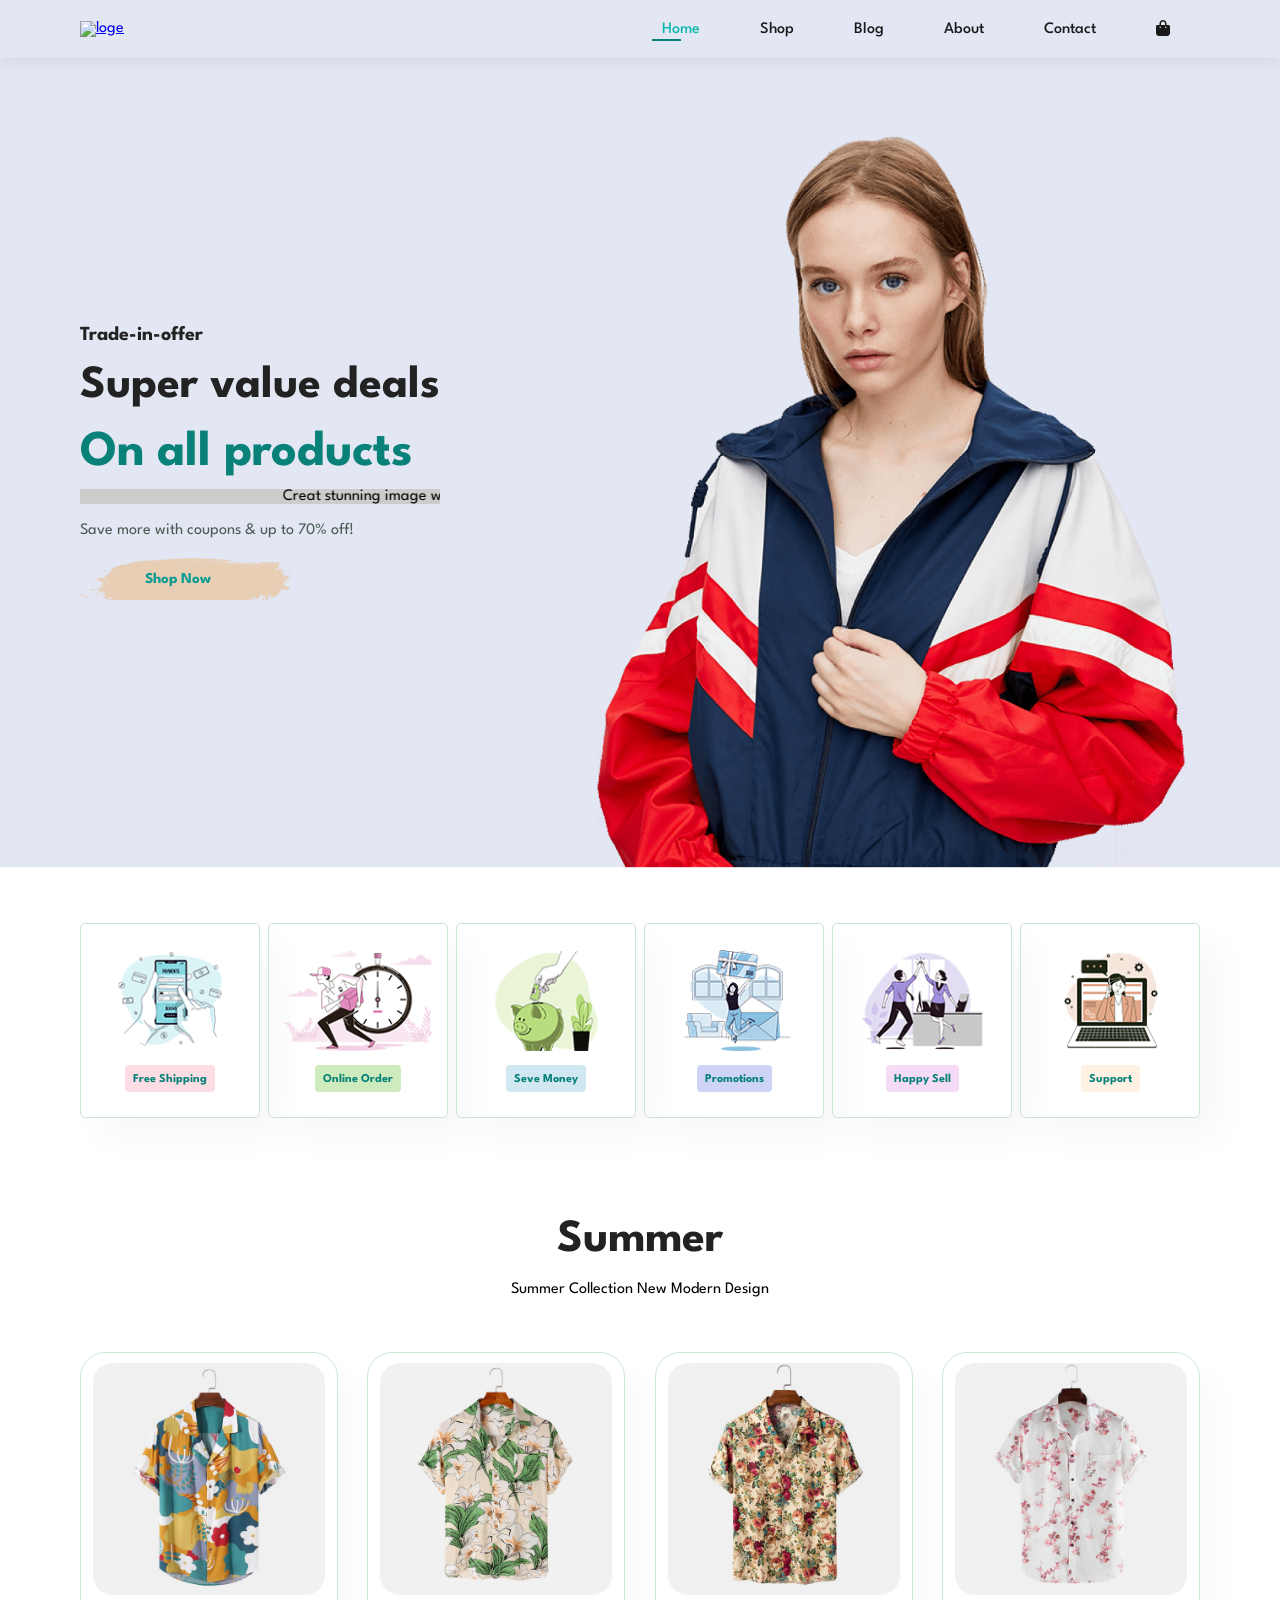
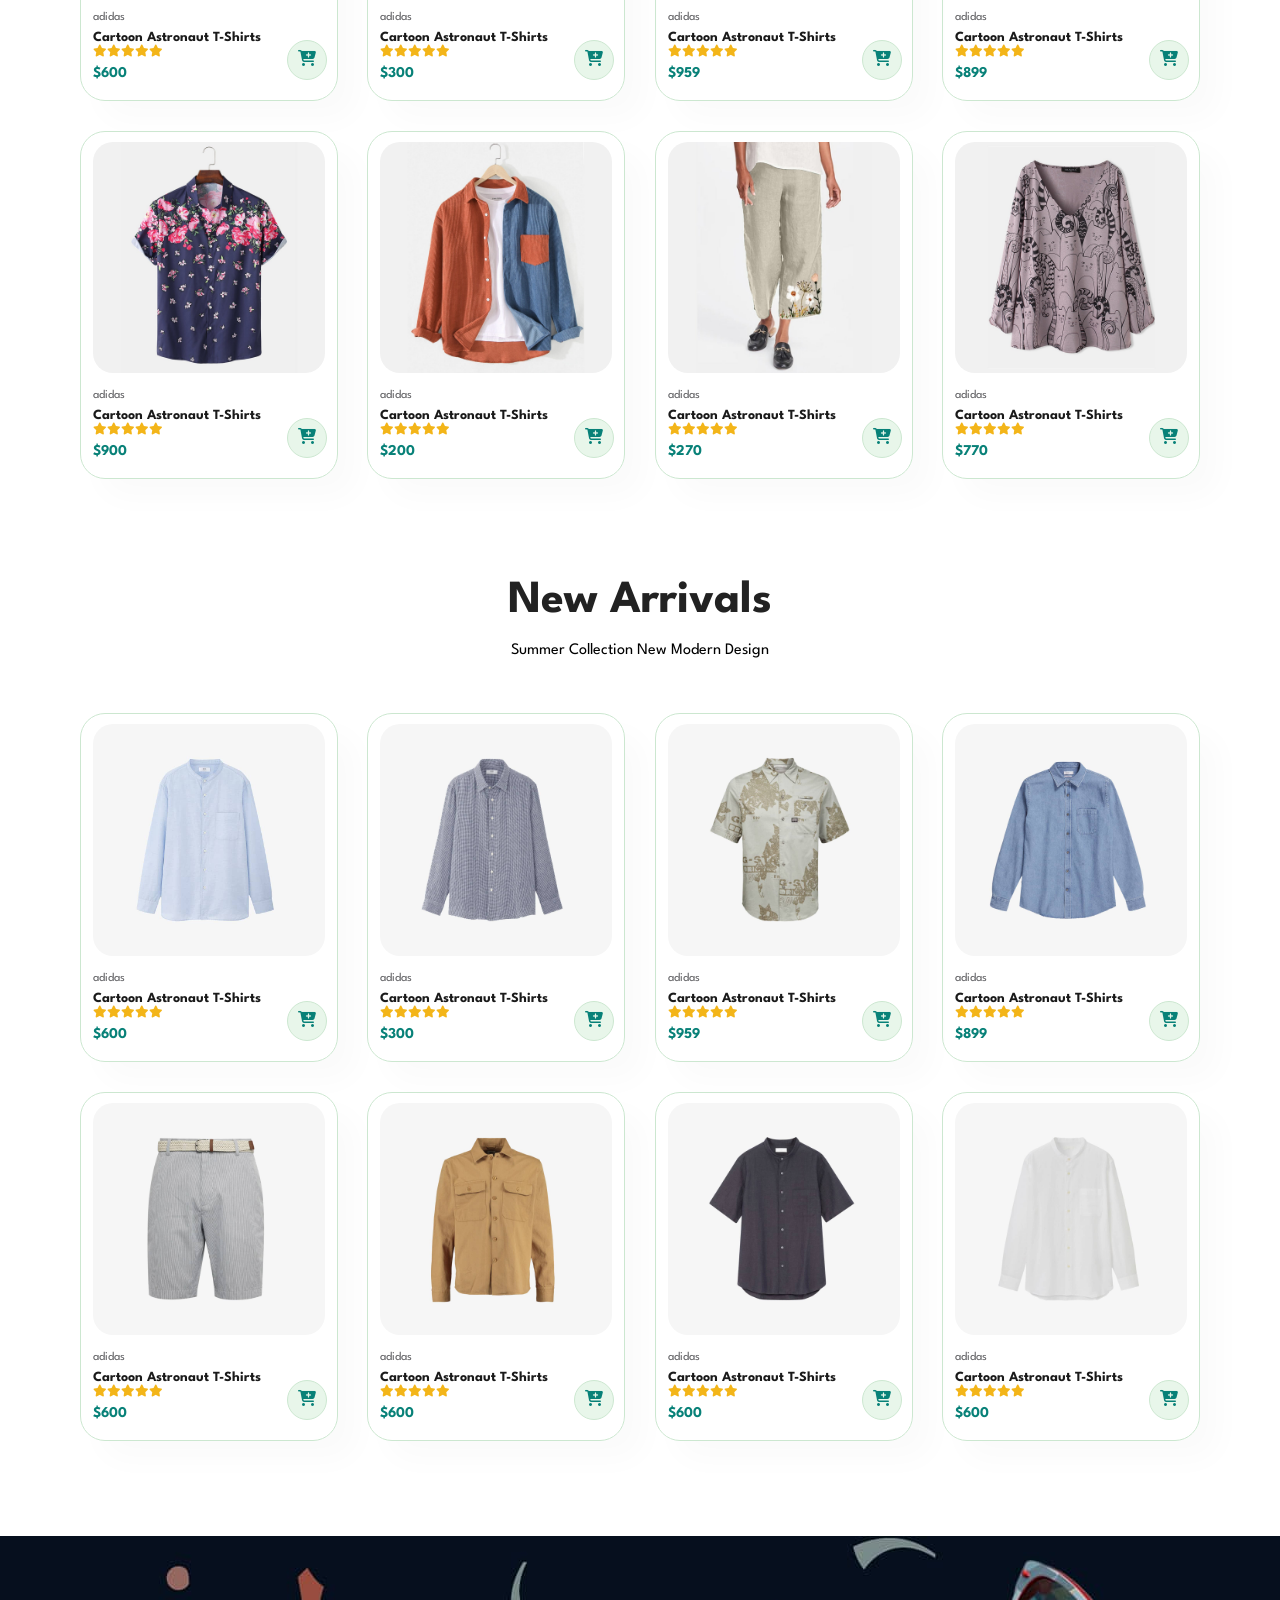
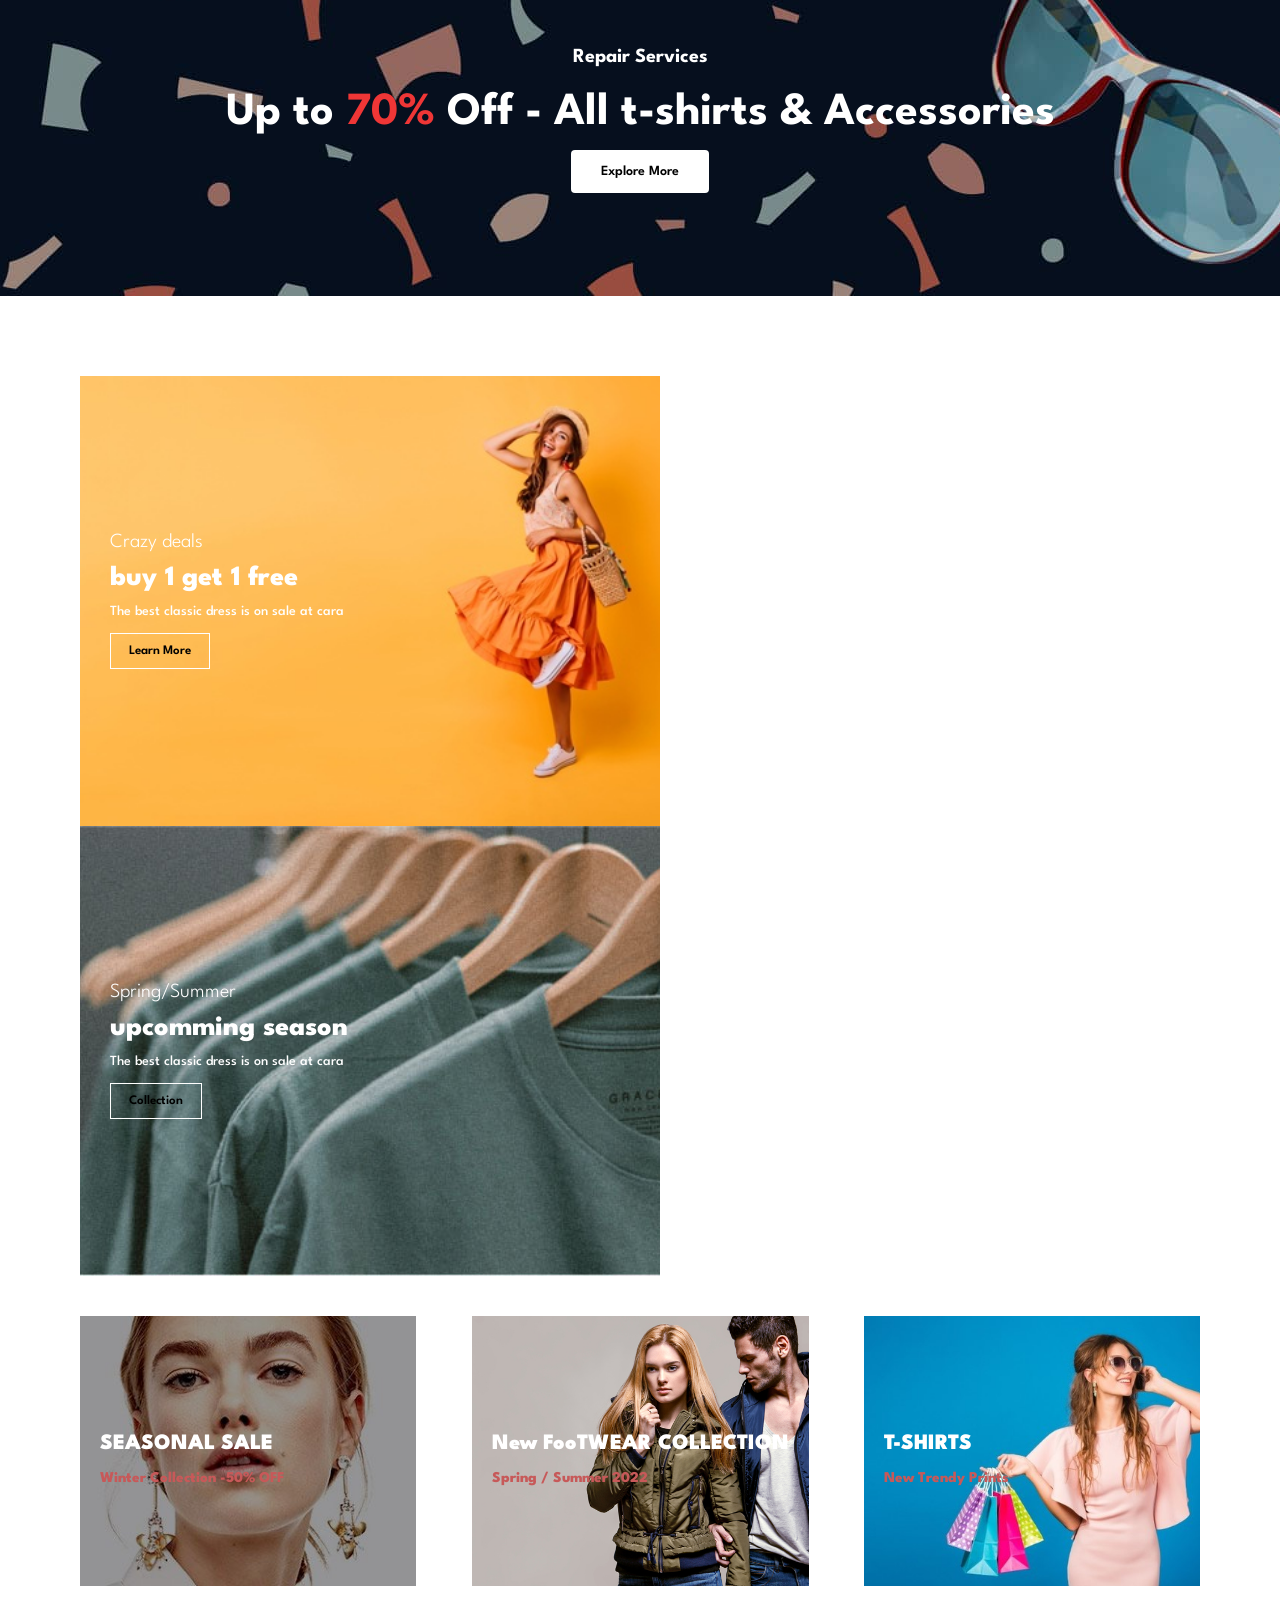
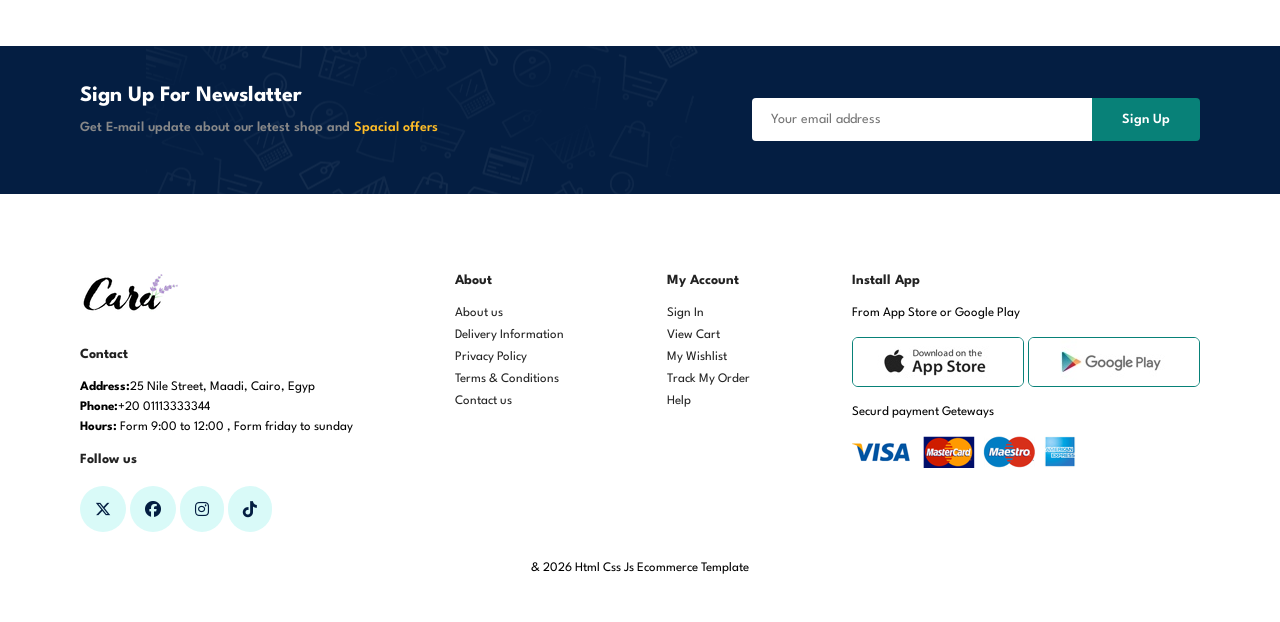
==== Ecommerce web/index.html @ 74b60837 "first commit" ====
<!DOCTYPE html>
<html lang="en">
<head>
    <meta charset="UTF-8">
    <meta name="viewport" content="width=device-width, initial-scale=1.0">
    <title>Tech1etc Ecommere Tutorial</title>
    <link rel="stylesheet" href="websit.css">
    <script defer src="websit.js"></script>
    <script defer src="data.js"></script>
    <script defer src="details.js"></script>
    <link rel="icon" href="/websit/img/favicon.ico">
    
    
    <link rel ="stylesheet" href="https://cdnjs.cloudflare.com/ajax/libs/font-awesome/6.5.1/css/all.min.css">
    <section id="header">
     <a href="#"><img src="/websit/img/logo.png" class="logo" alt="loge"></a>
     <div>
        <ul id="navbar">
            <li><a class="active"  href ="index.html">Home  </a></li>
            <li><a   href="/websit/shop.html">Shop </a></li>
            <li><a  href="/websit/bolg.html">Blog</a></li>
            <li><a   href="/websit/about.html">About</a></li>
            <li><a  href="/websit/connect.html">Contact</a></li>
            <li><a  href="/websit/Cart.html" class="lg-b" ><i class="fa-solid fa-bag-shopping"></i></a></li>

            <a href="#" id="close" ><i class="fa-solid fa-x"></i></a>
        </ul>
     </div>
     <div id="mobile">
       <li><a  href="cart.html" ><i class="fa-solid fa-bag-shopping"></i></a></li>
        <i id="bao" class="fa-solid fa-outdent"></i> 
        
     </div>
    </section>
    <section id="hero">
        <h4>Trade-in-offer</h4>
        <h2>Super value deals</h2>
        <h1>On all products
        </h1>
        <div>
        <marquee class="marquee" bgcolor="#ccc" loop="-1" scrollamount="5" width="100%">Creat stunning image with as much or litte control as you like thanks so a choice of Basic and Creative modes
        </marquee>
        <p>Save more with coupons & up to 70% off! </p>
        <a href="/websit/shop.html"><button>Shop Now</button></a>

    </section>
    <section id="featur" class="section-p1">
        <div class="fe-box">
            <img src="img/features/f1.png" alt="feature">
            <h6>Free Shipping</h6>

        </div>
          <div class="fe-box">
            <img src="img/features/f2.png" alt="feature">
            <h6 style="background-color: #cdebbc">Online Order</h6>

        </div>
          <div class="fe-box">
            <img src="img/features/f3.png" alt="feature">
            <h6 style="background-color: #d1e8f2;">Seve Money</h6>

        </div>
          <div class="fe-box">
            <img src="img/features/f4.png" alt="feature">
            <h6 style="background-color: #cdd4f8;">Promotions</h6>

        </div>
          <div class="fe-box">
            <img src="img/features/f5.png" alt="feature">
            <h6 style="background-color: #f6dbf6;">Happy Sell</h6>

        </div>
          <div class="fe-box">
            <img src="img/features/f6.png" alt="feature">
            <h6 style="background-color: #fff2e5;"> Support</h6>
          </div>

      

    </section>
     <section id="product1" class="section-p1"> 
    <h2>Summer</h2>
    <p style="color: #000;">Summer Collection New Modern Design</p>
    <div class="pro-container">
        
        <!-- المنتج 1 -->
        <div class="pro" onclick="window.location.href='/websit/shop cart.html?id=9'">
            <img src="img/products/f1.jpg" alt="product1">
            <div class="des">
                <span>adidas</span>
                <h5>Cartoon Astronaut T-Shirts</h5>
                <div class="star">
                    <i class="fa-solid fa-star"></i><i class="fa-solid fa-star"></i><i class="fa-solid fa-star"></i><i class="fa-solid fa-star"></i><i class="fa-solid fa-star"></i>
                </div>
                <h4>$600</h4>
            </div>
            <a href="#" class="cart"><i class="fa-solid fa-cart-plus"></i></a>
        </div>

        <!-- المنتج 2 -->
        <div class="pro" onclick="window.location.href='/websit/shop cart.html?id=10'">
            <img src="img/products/f2.jpg" alt="product1">
            <div class="des">
                <span>adidas</span>
                <h5>Cartoon Astronaut T-Shirts</h5>
                <div class="star">
                    <i class="fa-solid fa-star"></i><i class="fa-solid fa-star"></i><i class="fa-solid fa-star"></i><i class="fa-solid fa-star"></i><i class="fa-solid fa-star"></i>
                </div>
                <h4>$300</h4>
            </div>
            <a href="#" class="cart"><i class="fa-solid fa-cart-plus"></i></a>
        </div>

        <!-- المنتج 3 (n4 في كودك) -->
        <div class="pro" onclick="window.location.href='/websit/shop cart.html?id=11'">
            <img src="img/products/f3.jpg" alt="product1">
            <div class="des">
                <span>adidas</span>
                <h5>Cartoon Astronaut T-Shirts</h5>
                <div class="star">
                    <i class="fa-solid fa-star"></i><i class="fa-solid fa-star"></i><i class="fa-solid fa-star"></i><i class="fa-solid fa-star"></i><i class="fa-solid fa-star"></i>
                </div>
                <h4>$959</h4>
            </div>
            <a href="#" class="cart"><i class="fa-solid fa-cart-plus"></i></a>
        </div>

        <!-- المنتج 4 (n5 في كودك) -->
        <div class="pro" onclick="window.location.href='/websit/shop cart.html?id=12'">
            <img src="img/products/f4.jpg" alt="product1">
            <div class="des">
                <span>adidas</span>
                <h5>Cartoon Astronaut T-Shirts</h5>
                <div class="star">
                    <i class="fa-solid fa-star"></i><i class="fa-solid fa-star"></i><i class="fa-solid fa-star"></i><i class="fa-solid fa-star"></i><i class="fa-solid fa-star"></i>
                </div>
                <h4>$899</h4>
            </div>
            <a href="#" class="cart"><i class="fa-solid fa-cart-plus"></i></a>
        </div>

        <!-- المنتج 5 (n6 في كودك) -->
        <div class="pro" onclick="window.location.href='/websit/shop cart.html?id=13'">
            <img src="img/products/f5.jpg" alt="product1">
            <div class="des">
                <span>adidas</span>
                <h5>Cartoon Astronaut T-Shirts</h5>
                <div class="star">
                    <i class="fa-solid fa-star"></i><i class="fa-solid fa-star"></i><i class="fa-solid fa-star"></i><i class="fa-solid fa-star"></i><i class="fa-solid fa-star"></i>
                </div>
                <h4>$900</h4>
            </div>
            <a href="#" class="cart"><i class="fa-solid fa-cart-plus"></i></a>
        </div>

        <!-- المنتج 6 (n7 في كودك) -->
        <div class="pro" onclick="window.location.href='/websit/shop cart.html?id=14'">
            <img src="img/products/f6.jpg" alt="product1">
            <div class="des">
                <span>adidas</span>
                <h5>Cartoon Astronaut T-Shirts</h5>
                <div class="star">
                    <i class="fa-solid fa-star"></i><i class="fa-solid fa-star"></i><i class="fa-solid fa-star"></i><i class="fa-solid fa-star"></i><i class="fa-solid fa-star"></i>
                </div>
                <h4>$200</h4>
            </div>
            <a href="#" class="cart"><i class="fa-solid fa-cart-plus"></i></a>
        </div>

        <!-- المنتج 7 (n8 في كودك) -->
        <div class="pro" onclick="window.location.href='/websit/shop cart.html?id=15'">
            <img src="img/products/f7.jpg" alt="product1">
            <div class="des">
                <span>adidas</span>
                <h5>Cartoon Astronaut T-Shirts</h5>
                <div class="star">
                    <i class="fa-solid fa-star"></i><i class="fa-solid fa-star"></i><i class="fa-solid fa-star"></i><i class="fa-solid fa-star"></i><i class="fa-solid fa-star"></i>
                </div>
                <h4>$270</h4>
            </div>
            <a href="#" class="cart"><i class="fa-solid fa-cart-plus"></i></a>
        </div>

        <!-- المنتج 8 (n3 في كودك) -->
        <div class="pro" onclick="window.location.href='/websit/shop cart.html?id=16'">
            <img src="img/products/f8.jpg" alt="product1">
            <div class="des">
                <span>adidas</span>
                <h5>Cartoon Astronaut T-Shirts</h5>
                <div class="star">
                    <i class="fa-solid fa-star"></i><i class="fa-solid fa-star"></i><i class="fa-solid fa-star"></i><i class="fa-solid fa-star"></i><i class="fa-solid fa-star"></i>
                </div>
                <h4>$770</h4>
            </div>
            <a href="#" class="cart"><i class="fa-solid fa-cart-plus"></i></a>
        </div>
        
    </div>
    </section>
    <section id="product1" class="section-p1"> 
    <h2>New Arrivals</h2>
    <p style="color:#000;">Summer Collection New Modern Design</p>
    <div class="pro-container">
        
        <!-- المنتج 1 -->
        <div class="pro" onclick="window.location.href='/websit/shop cart.html?id= 20'">
            <img src="img/products/n1.jpg" alt="product1">
            <div class="des">
                <span>adidas</span>
                <h5>Cartoon Astronaut T-Shirts</h5>
                <div class="star">
                    <i class="fa-solid fa-star"></i><i class="fa-solid fa-star"></i><i class="fa-solid fa-star"></i><i class="fa-solid fa-star"></i><i class="fa-solid fa-star"></i>
                </div>
                <h4>$600</h4>
            </div>
            <a href="#" class="cart"><i class="fa-solid fa-cart-plus"></i></a>
        </div>

        <!-- المنتج 2 -->
        <div class="pro" onclick="window.location.href='/websit/shop cart.html?id=21'">
            <img src="img/products/n2.jpg" alt="product1">
            <div class="des">
                <span>adidas</span>
                <h5>Cartoon Astronaut T-Shirts</h5>
                <div class="star">
                    <i class="fa-solid fa-star"></i><i class="fa-solid fa-star"></i><i class="fa-solid fa-star"></i><i class="fa-solid fa-star"></i><i class="fa-solid fa-star"></i>
                </div>
                <h4>$300</h4>
            </div>
            <a href="#" class="cart"><i class="fa-solid fa-cart-plus"></i></a>
        </div>







        <!-- المنتج 3 (n4 في كودك) -->
        <div class="pro" onclick="window.location.href='/websit/shop cart.html?id=22'">
            <img src="img/products/n4.jpg" alt="product1">
            <div class="des">
                <span>adidas</span>
                <h5>Cartoon Astronaut T-Shirts</h5>
                <div class="star">
                    <i class="fa-solid fa-star"></i><i class="fa-solid fa-star"></i><i class="fa-solid fa-star"></i><i class="fa-solid fa-star"></i><i class="fa-solid fa-star"></i>
                </div>
                <h4>$959</h4>
            </div>
            <a href="#" class="cart"><i class="fa-solid fa-cart-plus"></i></a>
        </div>

        <!-- المنتج 4 (n5 في كودك) -->
        <div class="pro" onclick="window.location.href='/websit/shop cart.html?id=23'">
            <img src="img/products/n5.jpg" alt="product1">
            <div class="des">
                <span>adidas</span>
                <h5>Cartoon Astronaut T-Shirts</h5>
                <div class="star">
                    <i class="fa-solid fa-star"></i><i class="fa-solid fa-star"></i><i class="fa-solid fa-star"></i><i class="fa-solid fa-star"></i><i class="fa-solid fa-star"></i>
                </div>
                <h4>$899</h4>
            </div>
            <a href="#" class="cart"><i class="fa-solid fa-cart-plus"></i></a>
        </div>

        <!-- المنتج 5 (n6 في كودك) -->
        <div class="pro" onclick="window.location.href='/websit/shop cart.html?id=24'">
            <img src="img/products/n6.jpg" alt="product1">
            <div class="des">
                <span>adidas</span>
                <h5>Cartoon Astronaut T-Shirts</h5>
                <div class="star">
                    <i class="fa-solid fa-star"></i><i class="fa-solid fa-star"></i><i class="fa-solid fa-star"></i><i class="fa-solid fa-star"></i><i class="fa-solid fa-star"></i>
                </div>
                <h4>$600</h4>
            </div>
            <a href="#" class="cart"><i class="fa-solid fa-cart-plus"></i></a>
        </div>

        <!-- المنتج 6 (n7 في كودك) -->
        <div class="pro" onclick="window.location.href='/websit/shop cart.html?id=25'">
            <img src="img/products/n7.jpg" alt="product1">
            <div class="des">
                <span>adidas</span>
                <h5>Cartoon Astronaut T-Shirts</h5>
                <div class="star">
                    <i class="fa-solid fa-star"></i><i class="fa-solid fa-star"></i><i class="fa-solid fa-star"></i><i class="fa-solid fa-star"></i><i class="fa-solid fa-star"></i>
                </div>
                <h4>$600</h4>
            </div>
            <a href="#" class="cart"><i class="fa-solid fa-cart-plus"></i></a>
        </div>

        <!-- المنتج 7 (n8 في كودك) -->
        <div class="pro" onclick="window.location.href='/websit/shop cart.html?id=26'">
            <img src="img/products/n8.jpg" alt="product1">
            <div class="des">
                <span>adidas</span>
                <h5>Cartoon Astronaut T-Shirts</h5>
                <div class="star">
                    <i class="fa-solid fa-star"></i><i class="fa-solid fa-star"></i><i class="fa-solid fa-star"></i><i class="fa-solid fa-star"></i><i class="fa-solid fa-star"></i>
                </div>
                <h4>$600</h4>
            </div>
            <a href="#" class="cart"><i class="fa-solid fa-cart-plus"></i></a>
        </div>

        <!-- المنتج 8 (n3 في كودك) -->
        <div class="pro" onclick="window.location.href='/websit/shop cart.html?id=27'">
            <img src="img/products/n3.jpg" alt="product1">
            <div class="des">
                <span>adidas</span>
                <h5>Cartoon Astronaut T-Shirts</h5>
                <div class="star">
                    <i class="fa-solid fa-star"></i><i class="fa-solid fa-star"></i><i class="fa-solid fa-star"></i><i class="fa-solid fa-star"></i><i class="fa-solid fa-star"></i>
                </div>
                <h4>$600</h4>
            </div>
            <a href="#" class="cart"><i class="fa-solid fa-cart-plus"></i></a>
        </div>
        
    </div>
    </section>
<section id="banner" class="section-m1">
    <h4>Repair Services</h4>
    <h2>Up to <span>70%</span> Off - All t-shirts & Accessories</h2>
    <button class="normal">Explore More</button>


</section>
   
<section id="sm-banner" class="section-p1">
    <div class="banner-box">
        <h4>Crazy deals</h4>
        <h2>buy 1 get 1 free </h2>
        <span>The best classic dress is on sale at cara</span>
        <button class="white">Learn More </button>

    </div>
     <div class="banner-box  banner-box2">
        <h4>Spring/Summer</h4>
        <h2>upcomming season </h2>
        <span>The best classic dress is on sale at cara</span>
        <button class="white">Collection </button>

    </div>


</section>
<section id="banner3">
 <div class="banner-box ">
        
        <h2>SEASONAL SALE</h2>
        <h3>Winter Collection -50% OFF </h3>
        

    </div>
    <div class="banner-box  banner-box-2 ">
        
        <h2>New FooTWEAR COLLECTION</h2>
        <h3>Spring / Summer 2022 </h3>
        

    </div>
    <div class="banner-box  banner-box-3">
        
        <h2>T-SHIRTS</h2>
        <h3>New Trendy Prints </h3>
        

    </div>
</section>
<section id ="newslatter"class ="section-p1   section-m1">
    <div class="newstext" >
        <h4> Sign Up For Newslatter<h4>
        <p> Get E-mail update about our letest shop and <span>Spacial offers</span></p>
        </div>
        <div class="form">
            <input type="text" placeholder="Your email address">
            <button class="normal">Sign Up </button>

        
    </div>

</section>
<footer class="section-p1">
    <div class="colo">
        <img class="logo" src="img/logo.png" alt="logo">
        <h4>Contact</h4>
        <p> <strong>Address:</strong>25 Nile Street, Maadi, Cairo, Egyp </p>
        <p><strong>Phone:</strong>+20 01113333344</p>
        <p><strong>Hours:</strong> Form 9:00 to 12:00 , Form friday to sunday</p>
        <div class="Follow">
            <h4>Follow us</h4>
            <div class="icon">
                <i class="fa-brands fa-x-twitter"></i>
                <i class="fa-brands fa-facebook"></i>
                <i class="fa-brands fa fa-instagram" ></i>
                <i class="fa-brands fa fa-tiktok"></i>

            </div>



        </div>
    </div>
    <div class="col">
        <h4>About</h4>
        <a href="#">About us</a>
        <a href="#">Delivery Information</a>
        <a href="#">Privacy Policy</a>
        <a href="#">Terms & Conditions</a>
        <a href="#">Contact us</a>

    </div>
     <div class="col">
        <h4>My Account</h4>
        <a href="#">Sign In</a>
        <a href="#">View Cart</a>
        <a href="#">My Wishlist</a>
        <a href="#">Track My Order</a>
        <a href="#">Help</a>

    </div>
    <div class="col  install">
        <h4>Install App</h4>
        <p>From App Store or Google Play</p>
        <div class="row">
        <a href="#"><img src="img/pay/app.jpg" alt="app"></a>

        <a href ="#"><img src="img/pay/play.jpg" alt="play"></a>
        </div>
        <p>Securd payment Geteways</p>
        <img src="img/pay/pay.png" alt="pay">

    </div>
    <div class="copyright">
        <p>& 2026  Html   Css  Js Ecommerce Template </p>

    </div>
    

</footer>









</body>
</html>
---- Ecommerce web/websit.css ----
@import url("https://fonts.googleapis.com/css2?family=Spartan:wght=100;200;300;400;500;600;700;800;900&display=swap");

/* ==========================================================================
   Base & Reset Styles
   ========================================================================== */
* {
  margin: 0;
  padding: 0;
  box-sizing: border-box;
  font-family: "Spartan", sans-serif;
}

html {
  scroll-behavior: smooth;
}

body {
  width: 100%;
}

/* ==========================================================================
   Global Typography & Layout Helpers
   ========================================================================== */
h1 {
  font-size: 50px;
  line-height: 64px;
  color: #222;
}

h2 {
  font-size: 46px;
  line-height: 54px;
  color: #222;
}

h4 {
  font-size: 20px;
  color: #222;
}

h6 {
  font-weight: 700;
  font-size: 12px;
}

p {
  font-size: 16px;
  color: #465b52;
  margin: 15px 0 20px 0;
}

.section-p1 {
  padding: 40px 80px;
}

.section-m1 {
  margin: 40px 0;
}

/* ==========================================================================
   Global Buttons
   ========================================================================== */
button.normal {
  font-size: 14px;
  font-weight: 600;
  padding: 15px 30px; 
  color: #000;
  background-color: #fff;
  border-radius: 4px;
  cursor: pointer;
  border: none;
  outline: none;
  transition: 0.2s;
}

button.white {
  font-size: 13px;
  font-weight: 600;
  padding: 11px 18px; 
  color: #000;
  background-color: transparent;
  cursor: pointer;
  border: 1px solid #fff;
  outline: none;
  transition: 0.2s;
}

/* ==========================================================================
   Header & Navigation
   ========================================================================== */
#header {
  position: relative;
  display: flex;
  justify-content: space-between;
  align-items: center;
  padding: 20px 80px;
  background: #E3E6F3;
  box-shadow: 0 5px 15px rgba(0, 0, 0, 0.06);
  z-index: 999;
  position: sticky;
  top: 0;
  left: 0;
}

#navbar {
  display: flex;
  align-items: center;
  justify-content: center;
}

#navbar li {
  list-style: none;
  padding: 0 30px;
  position: relative;
}

#navbar li a {
  text-decoration: none;
  font-size: 16px;
  font-weight: 500;
  color: #1a1a1a;
  transition: 0.3s ease;
}

#navbar li a:hover,
#navbar li a.active {
  color: #0fb8ac;
}

#navbar li a.active::after,
#navbar li a:hover::after {
  content: "";
  position: absolute;
  width: 30%;
  height: 2px;
  background: #088178;
  bottom: -4px;
  left: 20px;
}

#mobile {
  display: none;
  align-items: center;
}

#close {
  display: none;
}

/* ==========================================================================
   Home Page - Hero Section
   ========================================================================== */
#hero {
  background-image: url(img/hero4.png);
  height: 90vh;
  width: 100%;
  background-size: cover;
  background-position: top 25% right 0;
  padding: 0 80px;
  display: flex;
  flex-direction: column;
  align-items: flex-start;
  justify-content: center;
}

#hero h4 {
  padding-bottom: 15px;
}

#hero h2 {
  padding-bottom: 8px;
}

#hero h1 {
  padding-bottom: 4px;
  color: #088178;
}

#hero button {
  background-image: url(img/button.png);
  background-color: transparent;
  color: #099b91;
  border: 0;
  padding: 14px 80px 14px 65px;
  background-repeat: no-repeat;
  cursor: pointer;
  font-weight: 700;
  font-size: 15px;
}
#hero  .marquee{
  width: 50%;
}

/* ==========================================================================
   Home Page - Features Section
   ========================================================================== */
#featur {
  display: flex;
  justify-content: space-between;
  flex-wrap: wrap;
}

#featur .fe-box {
  width: 180px;
  text-align: center;
  border: 1px solid #cce7d0;
  padding: 25px 15px;
  box-shadow: 20px 20px 34px rgba(0, 0, 0, 0.03);
  border-radius: 5px;
  margin: 15px 0;
}

#featur .fe-box:hover {
  box-shadow: 10px 10px 54px rgba(70, 62, 221, 0.1);
}

#featur .fe-box img {
  width: 100%;
  margin-bottom: 10px;
}

#featur .fe-box h6 {
  display: inline-block;
  padding: 9px 8px 6px 8px;
  line-height: 1; 
  color: #088178;
  background-color: #fddde4;
  border-radius: 4px;
}

/* ==========================================================================
   Home Page - Products Section
   ========================================================================== */
#product1 {
  text-align: center;
}

#product1 .pro-container {
  display: flex;
  justify-content: space-between;
  flex-wrap: wrap;
  padding-top: 20px;
  align-items: center;
}

#product1 .pro {
  position: relative;
  width: 23%;
  min-width: 250px;
  padding: 10px 12px;
  border: 1px solid #cce7d0;
  border-radius: 25px;
  cursor: pointer;
  box-shadow: 20px 20px 30px rgba(0, 0, 0, 0.02);
  margin: 15px 0;
  transition: 0.2s ease;
}

#product1 .pro:hover {
  box-shadow: 20px 20px 30px rgba(0, 0, 0, 0.06);
}

#product1 .pro img {
  width: 100%;
  border-radius: 20px;
}

#product1 .pro .des {
  text-align: start;
  padding: 10px 0;
}

#product1 .pro .des span {
  color: #606063;
  font-size: 12px;
}

#product1 .pro .des h5 {
  padding-top: 7px;
  color: #1a1a1a;
  font-size: 14px;
}

#product1 .pro .des i {
  font-size: 12px;
  color: rgb(243, 181, 25);
}

#product1 .pro .des h4 {
  padding-top: 7px;
  font-size: 15px;
  font-weight: 700;
  color: #088178;
}

#product1 .pro .cart {
  pointer-events: none;
  width: 40px;
  display: inline-block;
  height: 40px;
  line-height: 40px;
  border-radius: 50px;
  background-color: #e8f6ea;
  font-weight: 500;
  color: #088178; 
  border: 1px solid #cce7d0;
  position: absolute;
  bottom: 20px;
  right: 10px;
} 

/* ==========================================================================
   Home Page - Banners Sections
   ========================================================================== */
#banner {
  display: flex;
  justify-content: center;
  flex-direction: column;
  align-items: center;
  text-align: center;
  background-image: url(img/banner/b2.jpg);
  background-size: cover;
  width: 100%;
  height: 40vh;
  background-position: center;
}

#banner h4,
#banner h2 {
  color: #fff;
  padding: 10px 0;
}

#banner h2 span {
  color: #ef3636;
}

#banner button:hover {
  background: #088178;
  color: #fff;
}

#sm-banner {
  display: flex;
  justify-content: space-between;
  flex-wrap: wrap;
}

#sm-banner .banner-box {
  display: flex;
  justify-content: center;
  flex-direction: column;
  align-items: flex-start;
  background-image: url(img/banner/b17.jpg);
  background-size: cover;
  padding: 30px;
  min-width: 580px;
  height: 50vh;
  background-position: center;
}

#sm-banner .banner-box2 {
  display: flex;
  justify-content: center;
  flex-direction: column;
  align-items: flex-start;
  background-image: url(img/banner/b10.jpg);
  background-size: cover;
  padding: 30px;
  min-width: 580px;
  height: 50vh;
  background-position: center;
}

#sm-banner h4 {
  color: #fff;
  font-size: 20px;
  font-weight: 300;
}

#sm-banner h2 {
  color: #fff;
  font-size: 28px;
  font-weight: 800;
}

#sm-banner span {
  color: #fff;
  font-size: 14px;
  font-weight: 500;
  padding-bottom: 15px;
}

#sm-banner .banner-box:hover button {
  color: #fff;
  background-color: #088178;
  border: 1px solid #088178;
}

#banner3 {
  display: flex;
  justify-content: space-between;
  flex-wrap: wrap;
  padding: 0 80px;
}

#banner3 .banner-box {
  display: flex;
  justify-content: center;
  flex-direction: column;
  align-items: flex-start;
  background-image: url(img/banner/b7.jpg);
  background-size: cover;
  padding: 20px;
  margin-bottom: 20px;
  min-width: 30%;
  height: 30vh;
  background-position: center;
}

#banner3 h2 {
  color: #fff;
  font-weight: 900;
  font-size: 22px;
}

#banner3 h3 {
  color: #c75959;
  font-weight: 800;
  font-size: 15px;
}

#banner3 .banner-box-2 {
  display: flex;
  justify-content: center;
  flex-direction: column;
  align-items: flex-start;
  background-image: url(img/banner/b4.jpg);
  background-size: cover;
  padding: 20px;
  margin-bottom: 20px;
  min-width: 30%;
  height: 30vh;
  background-position: center;
}

#banner3 .banner-box-3 {
  background-image: url(img/banner/b18.jpg);
}

/* ==========================================================================
   Home Page - Newsletter Section
   ========================================================================== */
#newslatter {
  display: flex;
  justify-content: space-between;
  flex-wrap: wrap;
  align-items: center;
  background-image: url(img/banner/b14.png);
  background-repeat: no-repeat;
  background-position: 20% 30%;
  background-color: #041e42;
}

#newslatter h4 {
  font-size: 22px;
  font-weight: 700;
  color: #fff;
}

#newslatter p {
  font-size: 14px;
  font-weight: 600;
  color: #888;
}

#newslatter p span {
  color: #ffbd27;
}

#newslatter .form {
  display: flex;
  width: 40%;
}

#newslatter input {
  height: 3.125em;
  padding: 0 1.25em;
  font-size: 14px;
  width: 100%;
  border: 1px solid transparent;
  border-radius: 4px;
  outline: none;
  border-top-right-radius: 0;
  border-bottom-right-radius: 0;
}

#newslatter button {
  background-color: #088178;
  color: #fff;
  white-space: nowrap;
  border-top-left-radius: 0;
  border-bottom-left-radius: 0;
}

/* ==========================================================================
   Footer Section
   ========================================================================== */
footer {
  display: flex;
  flex-wrap: wrap;
  justify-content: space-between;
  gap: 30px;
}

footer .col {
  display: flex;
  flex-direction: column;
  align-items: flex-start;
  margin-bottom: 20px;
}

footer .logo {
  margin-bottom: 30px;
}

footer h4 {
  font-size: 14px;
  padding-bottom: 20px;
}

footer p {
  font-size: 13px;
  margin: 0 0 8px 0;
  color: #000;
}

footer a {
  text-decoration: none;
  font-size: 13px;
  color: #222;
  margin-bottom: 10px;
}

footer .col a:hover {
  color: #bed9ff;
}

footer .Follow {
  margin-top: 20px;
}

footer .Follow i {
  background: #d9faf8;
  color: #041e42;
  border-radius: 50px;
  text-align: center;
  padding: 15px;  
  cursor: pointer;
}

footer .Follow i:hover {
  color: #fff;
  background-color: #099b91;
}

footer .install img {
  margin: 10px 0 15px 0;
}

footer .install .row img {
  border: 1px solid #088178;
  border-radius: 6px;
  cursor: pointer;
}

footer .copyright {
  width: 100%;
  text-align: center;
}

/* ==========================================================================
   Shop & Blog Pages Common Headers
   ========================================================================== */
#page-header {
  background-image: url(img/banner/b19.jpg);
  height: 40vh;
  width: 100%;
  text-align: center;
  background-size: cover;
  display: flex;
  justify-content: center;
  flex-direction: column;
}

#page-header h2,
#page h2,
#page-connect h2 {
  color: #099b91;
  font-size: 30px;
}

#page-header p, 
#page p,
#page-connect p {
  color: #fff;
  font-size: large;
}

/* ==========================================================================
   Single Product Details Page
   ========================================================================== */
#prodetails {
  display: flex;
  margin-top: 20px;
  justify-content: space-between;
}

#prodetails .single-pro-image {
  width: 40%;
  margin-right: 50px;
}

#prodetails .single-pro-details {
  width: 60%;
  padding-top: 30px;
}

#prodetails .single-pro-details h6 {
  font-size: 14px;
  color: #888;
  margin-bottom: 15px;
}

#prodetails .single-pro-details h2 {
  font-size: 26px;
  font-weight: 700;
  margin-bottom: 20px;
}

#prodetails .single-pro-details h3 {
  font-size: 24px;
  color: #088178;
  margin-bottom: 20px;
}

#prodetails .single-pro-details select {
  display: block;
  padding: 10px 20px;
  margin-bottom: 20px;
  border: 1px solid #ddd;
  outline: none;
  color: #fff;
  background-color: #041e42;
}

#prodetails .single-pro-details input {
  width: 50px;
  height: 40px;
  padding-left: 10px;
  font-size: 16px;
  margin-right: 10px;
  border: 1px solid #ddd;
}

#prodetails .single-pro-details button {
  background-color: #088178;
  color: #fff;
  padding: 12px 25px;
  border: none;
  cursor: pointer;
  font-size: 14px;
  font-weight: 600;
  transition: 0.3s;
}

#prodetails .single-pro-details button:hover {
  background-color: #066b64;
}

#prodetails .single-pro-details h4 {
  padding: 40px 0 20px 0;
  font-size: 18px;
}

#prodetails .single-pro-details span {
  line-height: 25px;
  color: #555;
  font-size: 14px;
}

/* ==========================================================================
   Blog Page
   ========================================================================== */
#Blog {
  padding: 150px 150px 0 150px;
}

#Blog .blog-box {
  display: flex;
  align-items: center;
  width: 100%;
}

#Blog .blog-img {
  width: 50%;
  margin-right: 40px;
}

#Blog img {
  width: 100%;
  height: 300px;
  object-fit: cover;
  border-radius: 3px;
}

#Blog .blog-detalid {
  width: 50%;
  position: absolute;
  top: -40px;
  left: 0;
  font-size: 70px;
  font-weight: 700;
}

#Blog .blog-detalid a {
  text-decoration: none;
  font-size: 20px;
  font-weight: 700;
  color: #000;
  position: relative;
  transition: 0.3s;
}

#Blog .blog-detalid a::after {
  content: " ";
  width: 50px;
  height: 1px;
  background-color: #000;
  position: absolute;
  top: 13px;
  right: -60px;
} 

#Blog .blog-detalid a:hover {
  color: #088178;
}

#Blog .blog-detalid a:hover::after {
  background-color: #088178;
}

/* ==========================================================================
   About Page
   ========================================================================== */
#page {
  background-image: url(img/about/banner.png);
  height: 40vh;
  width: 100%;
  text-align: center;
  background-size: cover;
  display: flex;
  justify-content: center;
  flex-direction: column;
}

#about-head {
  display: flex;
  align-items: center;
}

#about-head img {
  width: 50%;
  height: auto;
  border-radius: 4px;
}

#about-head div {
  padding-left: 40px;
  text-transform: capitalize;
  line-height: 30px;
}

#abo-app {
  text-align: center;
}

#abo-app div {
  padding-left: 40px;
}

#abo-app .video {
  width: 70%;
  height: 100%;
  margin: 30px auto 0 auto;
}

#abo-app .video video {
  width: 100%;
  height: 100%;
  border-radius: 20px;
}

/* ==========================================================================
   Contact Page
   ========================================================================== */
#page-connect {
  background-image: url(img/about/banner.png);
  height: 40vh;
  width: 100%;
  text-align: center;
  background-size: cover;
  display: flex;
  justify-content: center;
  flex-direction: column;
}

#contact-det {
  display: flex;
  align-items: center;
  justify-content: space-between;
}

#contact-det .detalis {
  width: 40%;
}

#contact-det .detalis span,
#form-details form span {
  font-size: 12px;
}

#contact-det .detalis h2,
#form-details form h2 {
  font-size: 26px;
  line-height: 35px;
  padding: 20px 0;
}

#contact-det .detalis h3 {
  font-size: 26px;
  padding-bottom: 15px;
}

#contact-det .detalis li {
  list-style: none;
  display: flex;
  padding: 10px 0;
}

#contact-det .detalis li i {
  font-size: 14px;
  padding-right: 22px;
}

#contact-det .detalis li p {
  margin: 0;
  font-size: 14px;
  color: #000;
}

#contact-det .map {
  width: 55%;
  height: 400px;
}

#contact-det .map iframe {
  width: 100%;
  height: 100%;
  border-radius: 4px;
}

#form-details {
  display: flex;
  justify-content: space-between;
  margin: 30px;
  padding: 80px;
  border: 1px solid #e1e1e1;
}

#form-details form {
  width: 65%;
  display: flex;
  flex-direction: column;
  align-items: flex-start;
}

#form-details form input,
#form-details form textarea {
  width: 100%;
  padding: 12px 15px;
  outline: none;
  margin-bottom: 20px;
  border: 1px solid #e1e1e1;
}

#form-details form button {
  background-color: #088178;
  color: #fff;
}

#form-details .people div {
  padding-bottom: 25px;
  display: flex;
  align-items: flex-start;
}

#form-details .people div img {
  width: 65px;
  height: 65px;
  object-fit: cover;
  margin-right: 15px;
}

#form-details .people div p {
  margin: 0;
  font-size: 13px;
  line-height: 25px;
  color: #066b64;
}

#form-details .people div p span {
  display: block;
  font-size: 16px;
  font-weight: 600;
  color: #000;
}

/* ==========================================================================
   Cart Page Table Layout
   ========================================================================== */
#cart table {
  width: 100%;
  border-collapse: collapse;
  table-layout: fixed;
  white-space: nowrap;
  color: #000;
}

#cart table img {
  width: 70px;
}

#cart table td:nth-child(1) {
  width: 100px;
  text-align: center;
}

#cart table td:nth-child(2) {
  width: 150px;
  text-align: center;
}

#cart table td:nth-child(3) {
  width: 250px;
  text-align: center;
}

#cart table td:nth-child(4),
#cart table td:nth-child(5),
#cart table td:nth-child(6) {
  text-align: center;
}
#cart button{
  color: #fff;
  background-color: #088178;
}
 #subtotal table tr{
    display: flex;
    justify-content: space-between;
    
    padding: 20px;
    
 }
 /* ==========================================================================
   1. Keyframes Animations Definitions
   ========================================================================== */

/* Fade in and slide up from bottom */
@keyframes fadeInUp {
  from {
    opacity: 0;
    transform: translateY(30px);
  }
  to {
    opacity: 1;
    transform: translateY(0);
  }
}

/* Fade in and slide from left */
@keyframes fadeInLeft {
  from {
    opacity: 0;
    transform: translateX(-40px);
  }
  to {
    opacity: 1;
    transform: translateX(0);
  }
}

/* Fade in and slide from right */
@keyframes fadeInRight {
  from {
    opacity: 0;
    transform: translateX(40px);
  }
  to {
    opacity: 1;
    transform: translateX(0);
  }
}

/* ==========================================================================
   2. Page Load Animations
   ========================================================================== */

/* Hero section sequential animations */
#hero h4, #hero h1, #hero h2, #hero p, #hero button {
  animation: fadeInUp 0.8s ease-out forwards;
}
#hero h1 { animation-delay: 0.1s; }
#hero h2 { animation-delay: 0.2s; }
#hero p { animation-delay: 0.3s; }
#hero button { animation-delay: 0.4s; }

/* Subpages headers animation */
#page-header h2, #page-header p, #page h2, #page p, #page-connect h2, #page-connect p {
  animation: fadeInUp 0.7s ease-out forwards;
}

/* Single product details page animations */
#prodetails .single-pro-image {
  animation: fadeInLeft 0.8s ease-out forwards;
}
#prodetails .single-pro-details {
  animation: fadeInRight 0.8s ease-out forwards;
}

/* Contact page elements entry animations */
#contact-det .detalis {
  animation: fadeInLeft 0.8s ease-out forwards;
}
#contact-det .map {
  animation: fadeInRight 0.8s ease-out forwards;
}

/* ==========================================================================
   3. Hover Interactive Effects
   ========================================================================== */

/* Enable smooth transitions for interactive components */
#product1 .pro, #featur .fe-box, .banner-box, .banner-box2, button.normal, footer .Follow i, footer .install .row img {
  transition: transform 0.3s cubic-bezier(0.25, 0.46, 0.45, 0.94), box-shadow 0.3s ease;
}

/* Lift cards up and add depth shadow on hover */
#product1 .pro:hover, #featur .fe-box:hover {
  transform: translateY(-8px);
  box-shadow: 0 15px 30px rgba(0, 0, 0, 0.1) !important;
}

/* Scale effect for buttons and action icons */
button.normal:hover, footer .Follow i:hover, footer .install .row img:hover {
  transform: scale(1.05);
}

/* Depth effect for banner boxes */
.banner-box:hover, .banner-box2:hover {
  transform: scale(1.01);
  box-shadow: 0 10px 25px rgba(0, 0, 0, 0.15);
}

/* Clean transition for navbar active underline */
#navbar li a::after {
  transition: all 0.3s ease-in-out;
}

/* ==========================================================================
   Responsive Media Queries (Tablets)
   ========================================================================== */
@media (max-width: 799px) {
  #navbar {
    position: fixed;
    top: 0;
    right: -300px;
    height: 100vh;
    width: 300px;
    background-color: #E3E6F3;
    box-shadow: 0 40px 60px rgba(0, 0, 0, 0.1);
    padding: 80px 0 0 10px;
    transition: 0.3s;
    flex-direction: column;
    align-items: flex-start;
    justify-content: flex-start;
  }

  #navbar li {
    margin-bottom: 25px;
  }

  #navbar.active,
  #close.active {
    right: 0;
  }

  #mobile {
    display: flex;
    align-items: center;
  }

  #mobile i {
    color: #1a1a1a;
    font-size: 24px;
    padding-left: 20px;
  }

  #close {
    display: initial;
    position: absolute;
    top: 30px;
    left: 30px;
    color: #222;
    font-size: 24px;
  }

  .lg-b {
    display: none;
  }

  #hero {
    height: 90vh;
    background-position: top 30% right 30%;
    padding: 0 80px;
  }

  #featur {
    justify-content: center;
  }
  
  #featur .fe-box {
    margin: 15px 15px;
  }

  .section-p1 {
    padding: 40px 40px;
  }

  #product1 .pro-container {
    justify-content: center;
  }

  #product .pro {
    margin: 15px;
  }

  #banner {
    height: 20vh;
  }

  #sm-banner .banner-box {
    min-width: 100%;
    height: 30vh;
  }

  #banner3 {
    padding: 0 40px;
  }

  .banner-box {
    width: 28%;
  }

  #newslatter .form {
    width: 70%;
  }

  #contact-det {
    padding: 40px;
  }

  #form-details form {
    width: 50%;
  }
}


/* ==========================================================================
   Responsive Media Queries (Mobile Phones)
   ========================================================================== */
@media (max-width: 477px) {
  #header {
    padding: 10px 30px;
  }

  h1 {
    font-size: 38px;
  }

  h2 {
    font-size: 32px;
  }

  #hero {
    padding: 0 20px;
    background-position: 55%;
  }

  .section-p1 {
    padding: 20px;
  }

  #feature {
    justify-content: space-between;
  }

  #feature .fe-box {
    width: 155px;
    margin: 0 0 15px 0;
  }

  #product1 .pro {
    width: 100%;
  }

  #banner {
    height: 40vh;
  }

  #sm-banner .banner-box {
    height: 40vh;
  }

  #sm-banner .banner-box-2 {
    margin-top: 20px;
  }

  #banner3 {
    padding: 0 20px;
  }

  #banner3 .banner-box {
    width: 100%;
  }

  #newslatter {
    padding: 40px 20px;
  }

  #newslatter .form {
    width: 100%;
  }

  footer .copyright {
    text-align: start;
  }

  #Blog {
    padding: 100px 20px 0 20px;
  }

  #Blog .blog-box {
    display: flex;
    flex-direction: column;
    align-items: flex-start;
  }

  #Blog .blog-img {
    width: 100%;
    margin-right: 0px;
    margin-bottom: 3px;
  }
}
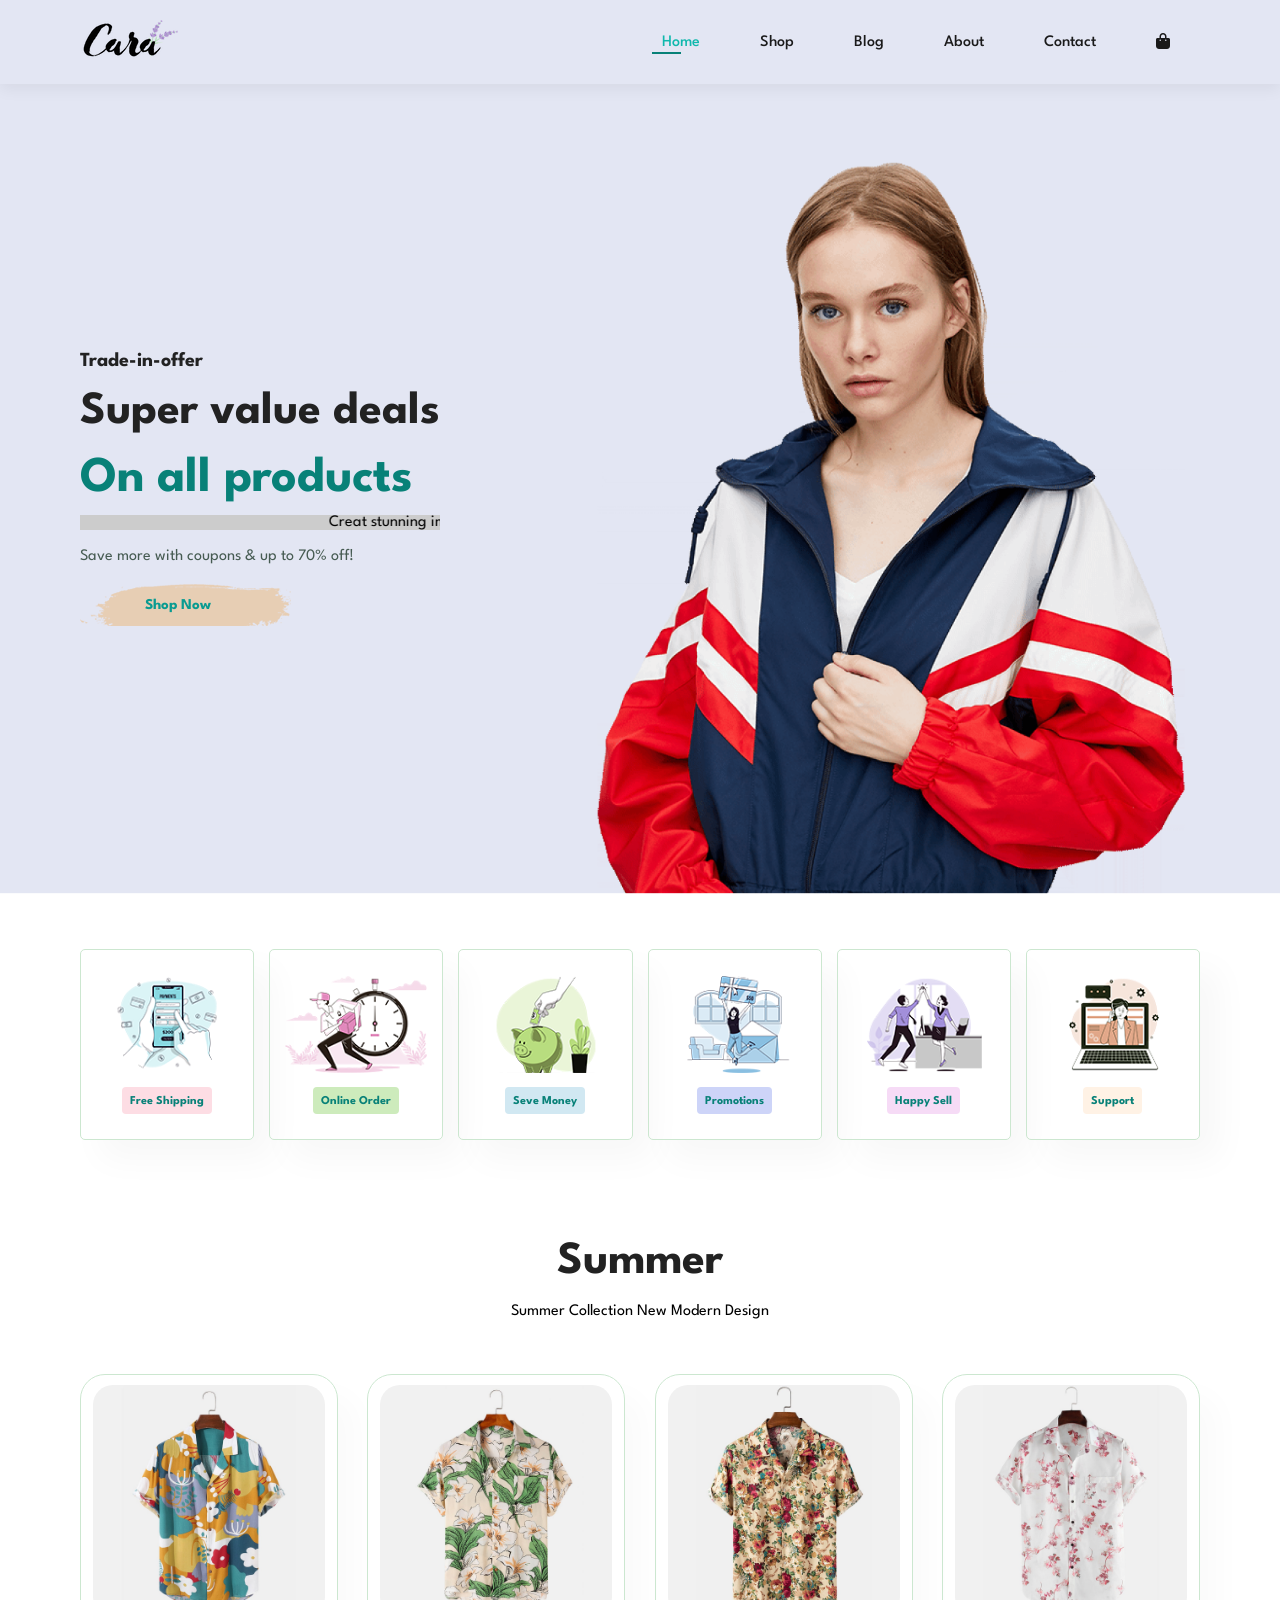
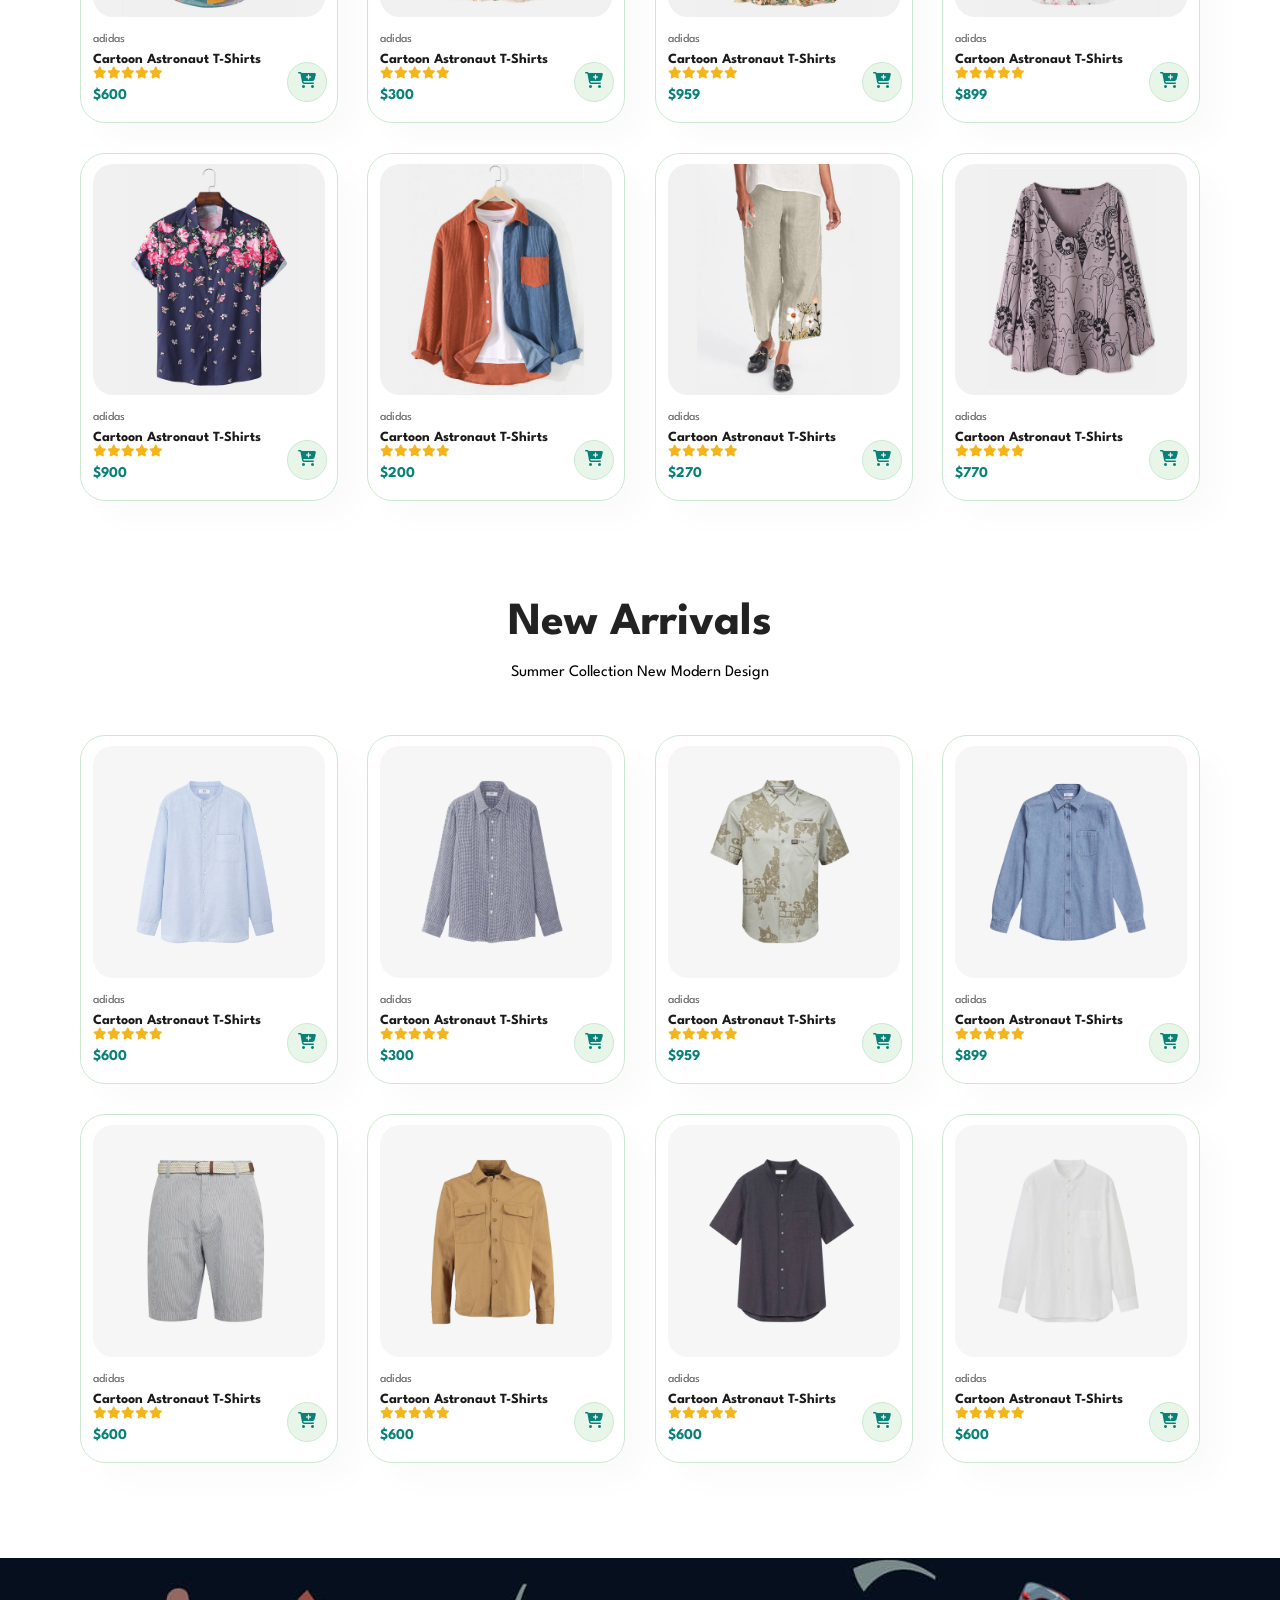
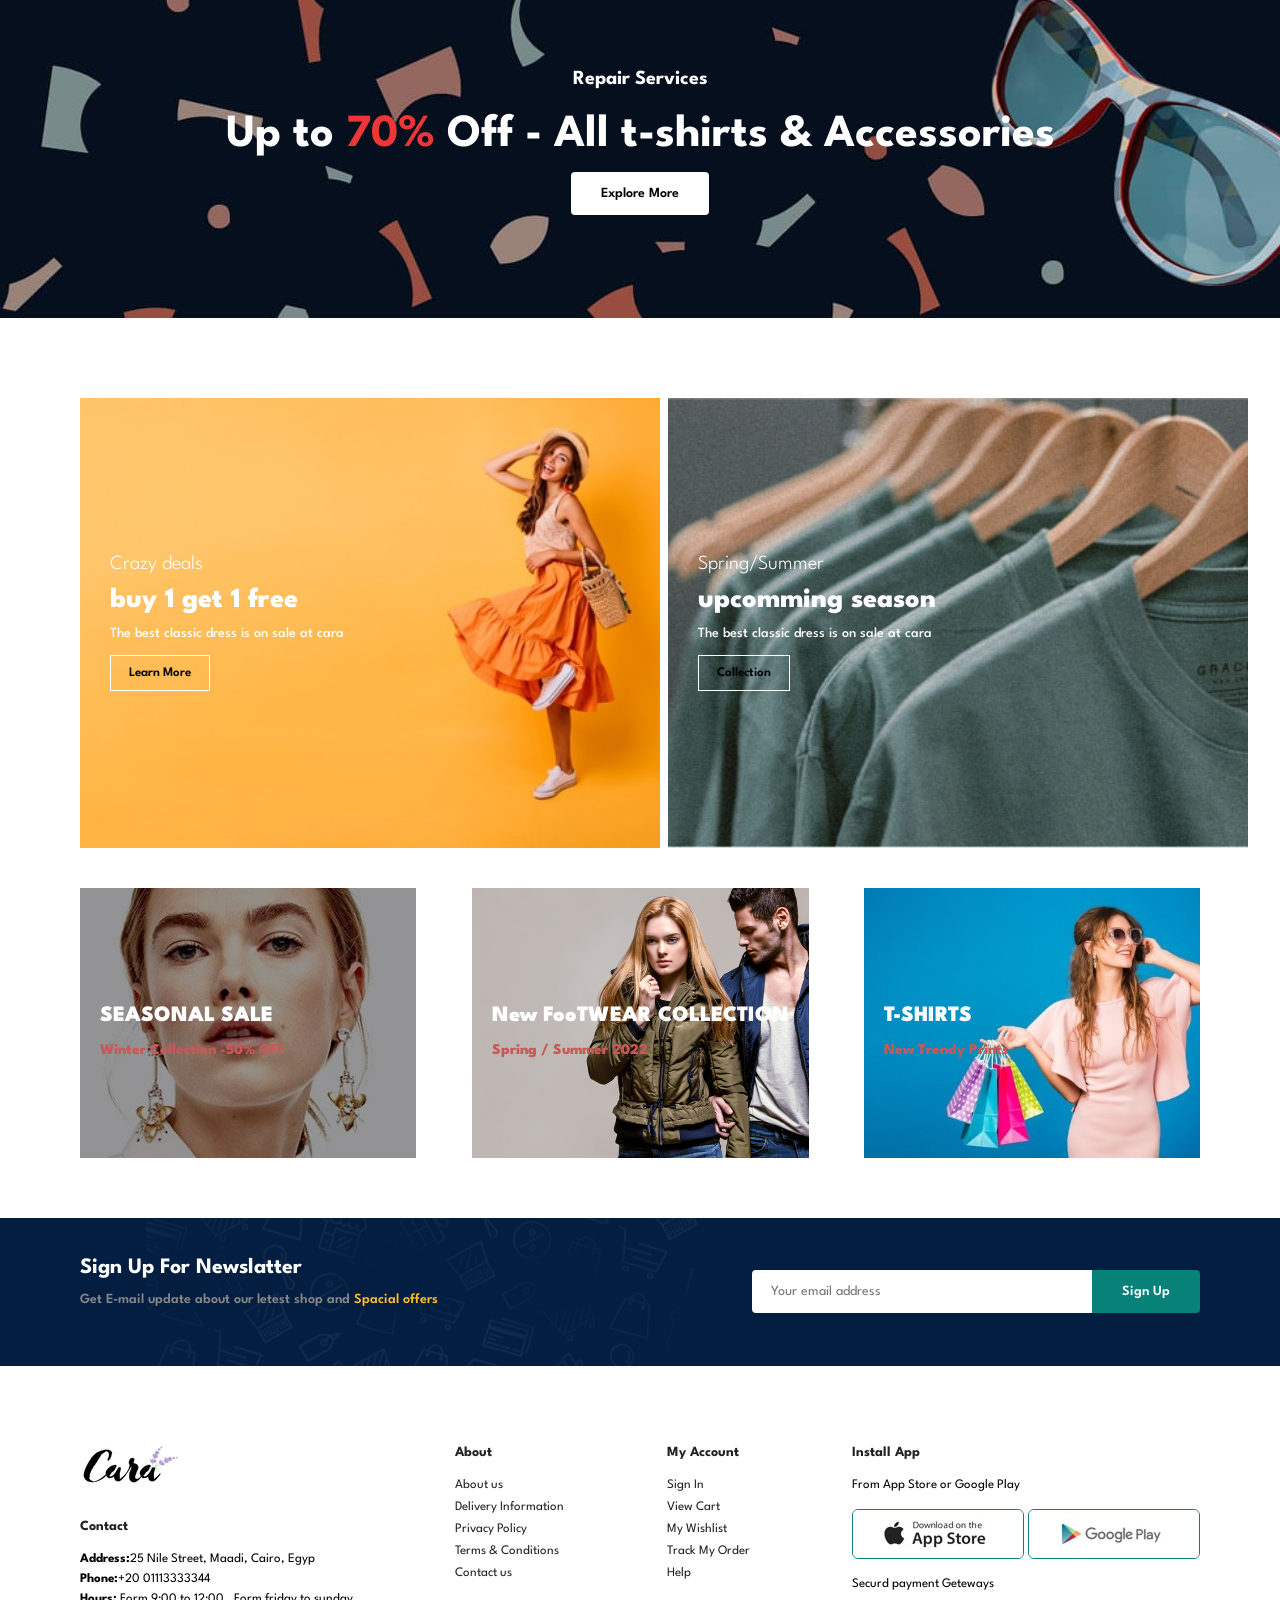
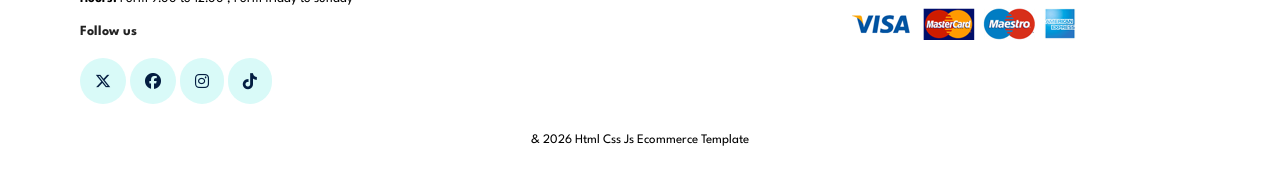
==== commit 0d8d9fca: "first clean push" ====
--- a/Ecommerce web/index.html
+++ b/Ecommerce web/index.html
@@ -4,24 +4,24 @@
     <meta charset="UTF-8">
     <meta name="viewport" content="width=device-width, initial-scale=1.0">
     <title>Tech1etc Ecommere Tutorial</title>
-    <link rel="stylesheet" href="websit.css">
+    <link rel="stylesheet" href="/Ecommerce web/websit.css">
     <script defer src="websit.js"></script>
     <script defer src="data.js"></script>
     <script defer src="details.js"></script>
-    <link rel="icon" href="/websit/img/favicon.ico">
+    <link rel="icon" href="img/favicon.ico">
     
     
     <link rel ="stylesheet" href="https://cdnjs.cloudflare.com/ajax/libs/font-awesome/6.5.1/css/all.min.css">
     <section id="header">
-     <a href="#"><img src="/websit/img/logo.png" class="logo" alt="loge"></a>
+     <a href="#"><img src="img/logo.png" class="logo" alt="loge"></a>
      <div>
         <ul id="navbar">
             <li><a class="active"  href ="index.html">Home  </a></li>
-            <li><a   href="/websit/shop.html">Shop </a></li>
-            <li><a  href="/websit/bolg.html">Blog</a></li>
-            <li><a   href="/websit/about.html">About</a></li>
-            <li><a  href="/websit/connect.html">Contact</a></li>
-            <li><a  href="/websit/Cart.html" class="lg-b" ><i class="fa-solid fa-bag-shopping"></i></a></li>
+            <li><a   href="shop.html">Shop </a></li>
+            <li><a  href="bolg.html">Blog</a></li>
+            <li><a   href="about.html">About</a></li>
+            <li><a  href="connect.html">Contact</a></li>
+            <li><a  href="Cart.html" class="lg-b" ><i class="fa-solid fa-bag-shopping"></i></a></li>
 
             <a href="#" id="close" ><i class="fa-solid fa-x"></i></a>
         </ul>
@@ -41,7 +41,7 @@
         <marquee class="marquee" bgcolor="#ccc" loop="-1" scrollamount="5" width="100%">Creat stunning image with as much or litte control as you like thanks so a choice of Basic and Creative modes
         </marquee>
         <p>Save more with coupons & up to 70% off! </p>
-        <a href="/websit/shop.html"><button>Shop Now</button></a>
+        <a href="shop.html"><button>Shop Now</button></a>
 
     </section>
     <section id="featur" class="section-p1">
@@ -84,7 +84,7 @@
     <div class="pro-container">
         
         <!-- المنتج 1 -->
-        <div class="pro" onclick="window.location.href='/websit/shop cart.html?id=9'">
+        <div class="pro" onclick="window.location.href='shop cart.html?id=9'">
             <img src="img/products/f1.jpg" alt="product1">
             <div class="des">
                 <span>adidas</span>
@@ -98,7 +98,7 @@
         </div>
 
         <!-- المنتج 2 -->
-        <div class="pro" onclick="window.location.href='/websit/shop cart.html?id=10'">
+        <div class="pro" onclick="window.location.href='shop cart.html?id=10'">
             <img src="img/products/f2.jpg" alt="product1">
             <div class="des">
                 <span>adidas</span>
@@ -112,7 +112,7 @@
         </div>
 
         <!-- المنتج 3 (n4 في كودك) -->
-        <div class="pro" onclick="window.location.href='/websit/shop cart.html?id=11'">
+        <div class="pro" onclick="window.location.href='shop cart.html?id=11'">
             <img src="img/products/f3.jpg" alt="product1">
             <div class="des">
                 <span>adidas</span>
@@ -126,7 +126,7 @@
         </div>
 
         <!-- المنتج 4 (n5 في كودك) -->
-        <div class="pro" onclick="window.location.href='/websit/shop cart.html?id=12'">
+        <div class="pro" onclick="window.location.href='shop cart.html?id=12'">
             <img src="img/products/f4.jpg" alt="product1">
             <div class="des">
                 <span>adidas</span>
@@ -140,7 +140,7 @@
         </div>
 
         <!-- المنتج 5 (n6 في كودك) -->
-        <div class="pro" onclick="window.location.href='/websit/shop cart.html?id=13'">
+        <div class="pro" onclick="window.location.href='shop cart.html?id=13'">
             <img src="img/products/f5.jpg" alt="product1">
             <div class="des">
                 <span>adidas</span>
@@ -154,7 +154,7 @@
         </div>
 
         <!-- المنتج 6 (n7 في كودك) -->
-        <div class="pro" onclick="window.location.href='/websit/shop cart.html?id=14'">
+        <div class="pro" onclick="window.location.href='shop cart.html?id=14'">
             <img src="img/products/f6.jpg" alt="product1">
             <div class="des">
                 <span>adidas</span>
@@ -168,7 +168,7 @@
         </div>
 
         <!-- المنتج 7 (n8 في كودك) -->
-        <div class="pro" onclick="window.location.href='/websit/shop cart.html?id=15'">
+        <div class="pro" onclick="window.location.href='shop cart.html?id=15'">
             <img src="img/products/f7.jpg" alt="product1">
             <div class="des">
                 <span>adidas</span>
@@ -182,7 +182,7 @@
         </div>
 
         <!-- المنتج 8 (n3 في كودك) -->
-        <div class="pro" onclick="window.location.href='/websit/shop cart.html?id=16'">
+        <div class="pro" onclick="window.location.href='shop cart.html?id=16'">
             <img src="img/products/f8.jpg" alt="product1">
             <div class="des">
                 <span>adidas</span>
@@ -203,7 +203,7 @@
     <div class="pro-container">
         
         <!-- المنتج 1 -->
-        <div class="pro" onclick="window.location.href='/websit/shop cart.html?id= 20'">
+        <div class="pro" onclick="window.location.href='shop cart.html?id= 20'">
             <img src="img/products/n1.jpg" alt="product1">
             <div class="des">
                 <span>adidas</span>
@@ -217,7 +217,7 @@
         </div>
 
         <!-- المنتج 2 -->
-        <div class="pro" onclick="window.location.href='/websit/shop cart.html?id=21'">
+        <div class="pro" onclick="window.location.href='shop cart.html?id=21'">
             <img src="img/products/n2.jpg" alt="product1">
             <div class="des">
                 <span>adidas</span>
@@ -237,7 +237,7 @@
 
 
         <!-- المنتج 3 (n4 في كودك) -->
-        <div class="pro" onclick="window.location.href='/websit/shop cart.html?id=22'">
+        <div class="pro" onclick="window.location.href='shop cart.html?id=23'">
             <img src="img/products/n4.jpg" alt="product1">
             <div class="des">
                 <span>adidas</span>
@@ -251,7 +251,7 @@
         </div>
 
         <!-- المنتج 4 (n5 في كودك) -->
-        <div class="pro" onclick="window.location.href='/websit/shop cart.html?id=23'">
+        <div class="pro" onclick="window.location.href='shop cart.html?id=24'">
             <img src="img/products/n5.jpg" alt="product1">
             <div class="des">
                 <span>adidas</span>
@@ -265,7 +265,7 @@
         </div>
 
         <!-- المنتج 5 (n6 في كودك) -->
-        <div class="pro" onclick="window.location.href='/websit/shop cart.html?id=24'">
+        <div class="pro" onclick="window.location.href='shop cart.html?id=25'">
             <img src="img/products/n6.jpg" alt="product1">
             <div class="des">
                 <span>adidas</span>
@@ -279,7 +279,7 @@
         </div>
 
         <!-- المنتج 6 (n7 في كودك) -->
-        <div class="pro" onclick="window.location.href='/websit/shop cart.html?id=25'">
+        <div class="pro" onclick="window.location.href='shop cart.html?id=26'">
             <img src="img/products/n7.jpg" alt="product1">
             <div class="des">
                 <span>adidas</span>
@@ -293,7 +293,7 @@
         </div>
 
         <!-- المنتج 7 (n8 في كودك) -->
-        <div class="pro" onclick="window.location.href='/websit/shop cart.html?id=26'">
+        <div class="pro" onclick="window.location.href='shop cart.html?id=27'">
             <img src="img/products/n8.jpg" alt="product1">
             <div class="des">
                 <span>adidas</span>
@@ -307,7 +307,7 @@
         </div>
 
         <!-- المنتج 8 (n3 في كودك) -->
-        <div class="pro" onclick="window.location.href='/websit/shop cart.html?id=27'">
+        <div class="pro" onclick="window.location.href='shop cart.html?id=22'">
             <img src="img/products/n3.jpg" alt="product1">
             <div class="des">
                 <span>adidas</span>
--- a/Ecommerce web/websit.css
+++ b/Ecommerce web/websit.css
@@ -197,7 +197,8 @@
 #featur {
   display: flex;
   justify-content: space-between;
-  flex-wrap: wrap;
+  flex-wrap: nowrap;
+  gap: 15px;
 }
 
 #featur .fe-box {
@@ -233,6 +234,7 @@
    ========================================================================== */
 #product1 {
   text-align: center;
+  
 }
 
 #product1 .pro-container {
@@ -343,7 +345,8 @@
 #sm-banner {
   display: flex;
   justify-content: space-between;
-  flex-wrap: wrap;
+  flex-wrap: nowrap;
+  gap: 8px;
 }
 
 #sm-banner .banner-box {
